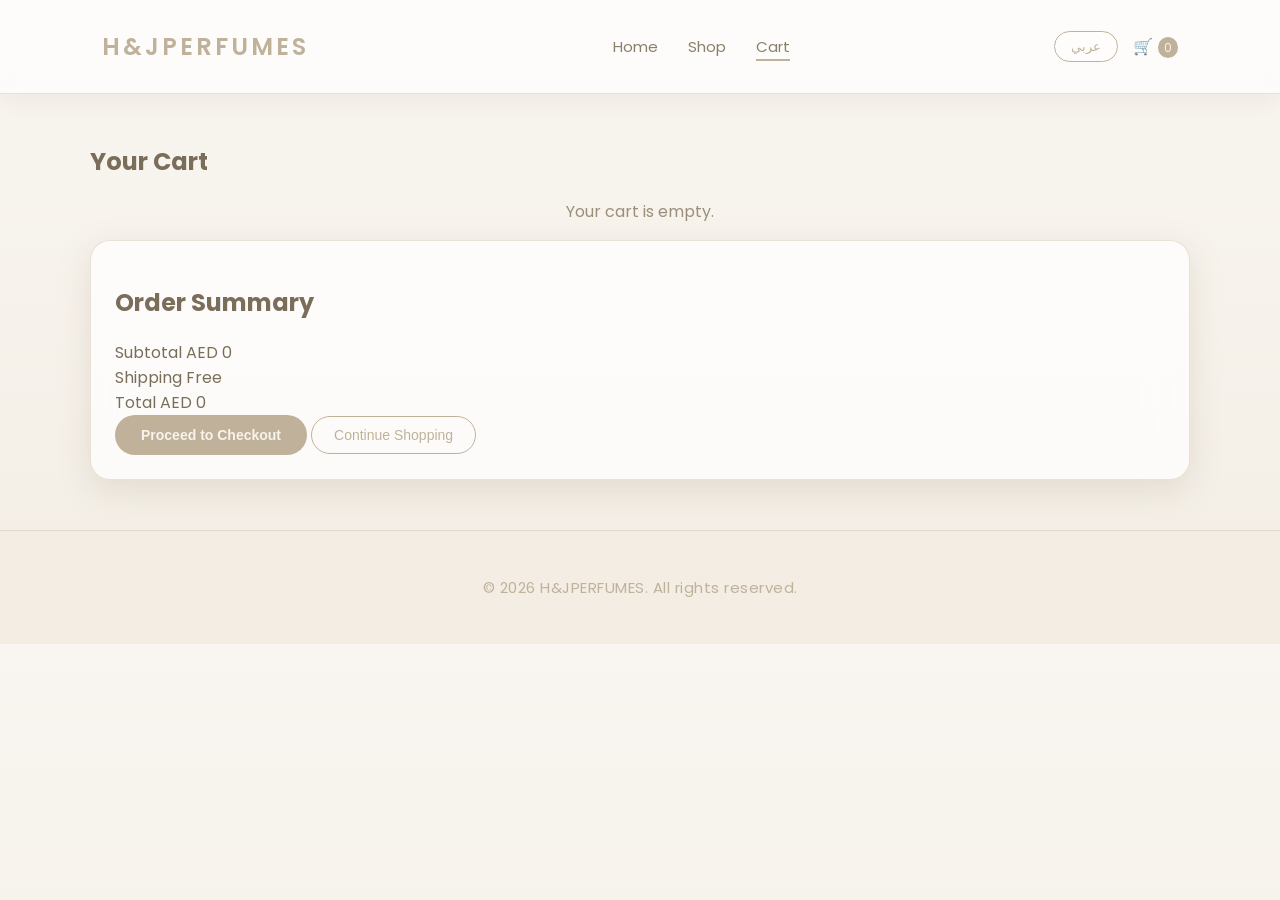
==== cart-ar.html @ 81f70730 "Add files via upload" ====
<!DOCTYPE html>
<html lang="ar" dir="rtl">
<head>
    <meta charset="UTF-8">
    <title>السلة | إتش آند جي للعطور</title>
    <meta name="viewport" content="width=device-width, initial-scale=1.0">
    <link href="https://fonts.googleapis.com/css2?family=Cairo:wght@400;600;700&display=swap" rel="stylesheet">
    <link rel="stylesheet" href="style.css">
</head>
<body class="rtl">

<nav class="navbar">
    <div class="logo">H&JPERFUMES</div>

    <ul class="nav-links">
        <li><a href="index-ar.html">الرئيسية</a></li>
        <li><a href="shop-ar.html">المتجر</a></li>
        <li><a href="cart-ar.html" class="active">السلة</a></li>
    </ul>

    <div class="nav-right">
        <button class="lang-btn" onclick="switchToEnglish()">English</button>
        <div class="icon cart">🛒<span id="cart-count">0</span></div>
    </div>
</nav>

<section class="cart-page">
    <h1 class="cart-title">سلة المشتريات</h1>

    <div id="cart-items" class="cart-items"></div>

    <div class="cart-summary">
        <h2>ملخص الطلب</h2>

        <div class="summary-row">
            <span>الإجمالي الفرعي</span>
            <span id="cart-subtotal">0 درهم</span>
        </div>

        <div class="summary-row">
            <span>الشحن</span>
            <span>مجاني</span>
        </div>

        <div class="summary-total">
            <span>الإجمالي</span>
            <span id="cart-total">0 درهم</span>
        </div>

        <button class="btn-primary" onclick="window.location='checkout-ar.html'">
            إتمام الطلب
        </button>

        <button class="btn-ghost" onclick="window.location='shop-ar.html'">
            متابعة التسوق
        </button>
    </div>
</section>

<footer class="footer">
    <p>© 2026 إتش آند جي للعطور. جميع الحقوق محفوظة.</p>
</footer>

<script src="script.js"></script>
<script>
    initLanguage();
    initSampleCount();
    updateSampleDisplay();
    updateSampleButtons();
    updateCartCount();
    displayCart();
</script>
</body>
</html>
---- style.css ----
/* ============================================================
   GLOBAL — CHAMPAGNE BEIGE LUXE (ULTRA PREMIUM v2)
============================================================ */
body {
    margin: 0;
    font-family: 'Poppins', sans-serif;
    background: linear-gradient(to bottom, #F9F6F1, #F3EDE4);
    color: #7A6E5A;
    overflow-x: hidden;
}

a {
    text-decoration: none;
    color: inherit;
}

* {
    box-sizing: border-box;
    transition: 0.25s ease;
}

body.rtl {
    direction: rtl;
    font-family: 'Cairo', sans-serif;
}

/* ============================================================
   NAVBAR — FLOATING LUXURY BAR
============================================================ */
.navbar {
    background: rgba(255,255,255,0.65);
    padding: 18px 8%;
    display: flex;
    justify-content: space-between;
    align-items: center;
    border-bottom: 1px solid rgba(209,194,168,0.45);
    backdrop-filter: blur(18px);
    box-shadow: 0 8px 25px rgba(180,165,140,0.15);
    position: sticky;
    top: 0;
    z-index: 1000;
}

.logo {
    font-size: 24px;
    font-weight: 600;
    color: #C0B29A;
    letter-spacing: 3px;
    text-transform: uppercase;
}

.nav-links {
    list-style: none;
    display: flex;
    gap: 30px;
}

.nav-links a {
    color: #8A7F6A;
    font-size: 15px;
    position: relative;
}

.nav-links a:hover {
    color: #C0B29A;
}

.nav-links a::after {
    content: "";
    position: absolute;
    bottom: -4px;
    left: 0;
    width: 0%;
    height: 2px;
    background: #C0B29A;
    transition: 0.3s;
}

.nav-links a:hover::after,
.nav-links a.active::after {
    width: 100%;
}

.nav-right {
    display: flex;
    align-items: center;
    gap: 15px;
}

.lang-btn {
    background: rgba(255,255,255,0.4);
    border: 1px solid #C0B29A;
    color: #C0B29A;
    padding: 7px 16px;
    border-radius: 25px;
    cursor: pointer;
}

.lang-btn:hover {
    background: #C0B29A;
    color: #F7F3ED;
}

.icon.cart span {
    background: #C0B29A;
    color: #F7F3ED;
    padding: 2px 6px;
    border-radius: 50%;
    font-size: 12px;
    margin-left: 5px;
}

/* ============================================================
   HERO (OPTIONAL)
============================================================ */
.hero {
    padding: 80px 8%;
    text-align: center;
    background: radial-gradient(circle at top, #FDF8F0, #F3EDE4);
}

.hero-text h1 {
    font-size: 46px;
    color: #C0B29A;
    margin-bottom: 12px;
    letter-spacing: 1px;
}

.hero-text p {
    font-size: 16px;
    color: #8A7F6A;
    margin-bottom: 26px;
}

.btn-primary {
    background: #C0B29A;
    color: #F7F3ED;
    padding: 12px 26px;
    border-radius: 30px;
    border: none;
    cursor: pointer;
    font-weight: 600;
    font-size: 14px;
}

.btn-primary:hover {
    background: #D1C2A8;
    transform: translateY(-2px);
}

.btn-ghost {
    background: transparent;
    border: 1px solid #C0B29A;
    color: #C0B29A;
    padding: 10px 22px;
    border-radius: 30px;
    cursor: pointer;
    font-size: 14px;
}

.btn-ghost:hover {
    background: #C0B29A;
    color: #F7F3ED;
}

/* ============================================================
   PREMIUM SAMPLES SECTION
============================================================ */
.premium-samples {
    padding: 70px 8%;
    text-align: center;
    background: linear-gradient(to bottom, #F3EDE4, #F9F6F1);
    border-top: 1px solid rgba(209,194,168,0.35);
    border-bottom: 1px solid rgba(209,194,168,0.35);
}

.samples-content {
    max-width: 600px;
    margin: auto;
}

.premium-samples h2 {
    color: #C0B29A;
    font-size: 32px;
    margin-bottom: 15px;
}

.samples-count {
    font-size: 18px;
    color: #7A6E5A;
    margin-bottom: 8px;
}

.samples-sub {
    font-size: 15px;
    color: #9A8F7A;
    margin-bottom: 25px;
}

.sample-btn-main {
    padding: 12px 28px;
    font-size: 15px;
    border-radius: 30px;
}

.sample-btn {
    background: #C0B29A;
    border: 1px solid #C0B29A;
    color: #F7F3ED;
    padding: 10px 22px;
    border-radius: 30px;
    cursor: pointer;
    font-size: 14px;
}

.sample-btn:hover {
    background: #D1C2A8;
}

.sample-btn.disabled-btn {
    background: #D8D0C2;
    border-color: #D8D0C2;
    color: #FFFFFF;
    cursor: not-allowed;
}

/* ============================================================
   FEATURED SHOWCASE
============================================================ */
.featured-showcase {
    padding: 70px 8%;
    text-align: center;
}

.featured-showcase h2 {
    color: #C0B29A;
    font-size: 32px;
    margin-bottom: 40px;
}

.featured-row {
    display: flex;
    justify-content: center;
    gap: 35px;
    flex-wrap: wrap;
}

.featured-item {
    width: 280px;
    background: rgba(255,255,255,0.8);
    border: 1px solid rgba(209,194,168,0.45);
    border-radius: 18px;
    padding: 18px;
    backdrop-filter: blur(18px);
    box-shadow: 0 8px 26px rgba(180,165,140,0.25);
    transition: 0.4s ease;
    cursor: pointer;
    position: relative;
    overflow: hidden;
}

.featured-item img {
    width: 100%;
    height: 340px;
    object-fit: cover;
    border-radius: 14px;
}

.featured-item:hover {
    transform: translateY(-10px);
    border-color: #C0B29A;
    box-shadow: 0 16px 40px rgba(180,165,140,0.35);
}

.featured-item::after {
    content: "";
    position: absolute;
    top: 0;
    left: -120%;
    width: 200%;
    height: 100%;
    background: linear-gradient(120deg, transparent, rgba(255,255,255,0.4), transparent);
    transition: 0.7s;
}

.featured-item:hover::after {
    left: 120%;
}

.featured-item h3 {
    margin-top: 14px;
    color: #C0B29A;
    font-size: 20px;
}

/* ============================================================
   SHOP SECTION — ULTRA PREMIUM GRID
============================================================ */
.shop-section {
    padding: 80px 8%;
    text-align: center;
}

.shop-section h2 {
    color: #C0B29A;
    font-size: 36px;
    margin-bottom: 40px;
    letter-spacing: 1px;
}

.product-grid {
    display: grid;
    grid-template-columns: repeat(3, 1fr);
    gap: 38px;
}

.product-card {
    background: rgba(255,255,255,0.75);
    border: 1px solid rgba(209,194,168,0.45);
    border-radius: 20px;
    padding: 22px;
    backdrop-filter: blur(20px);
    box-shadow: 0 10px 30px rgba(180,165,140,0.25);
    position: relative;
    overflow: hidden;
    cursor: pointer;
    transform: translateY(0);
}

.product-card:hover {
    transform: translateY(-12px);
    box-shadow: 0 18px 40px rgba(180,165,140,0.35);
    border-color: #C0B29A;
}

.product-card::after {
    content: "";
    position: absolute;
    top: 0;
    left: -150%;
    width: 200%;
    height: 100%;
    background: linear-gradient(120deg, transparent, rgba(255,255,255,0.4), transparent);
    transition: 0.8s;
}

.product-card:hover::after {
    left: 150%;
}

.product-card img {
    width: 100%;
    height: 360px;
    object-fit: cover;
    border-radius: 16px;
}

.product-card h3 {
    margin-top: 16px;
    color: #C0B29A;
    font-size: 21px;
    letter-spacing: 0.5px;
}

.product-actions {
    display: flex;
    gap: 12px;
    margin-top: 14px;
}

/* ============================================================
   CART + CHECKOUT — PREMIUM BOXES
============================================================ */
.cart-page,
.checkout-page {
    width: 90%;
    max-width: 1100px;
    margin: 50px auto;
}

.cart-item,
.cart-summary,
.checkout-details,
.checkout-summary {
    background: rgba(255,255,255,0.75);
    border: 1px solid rgba(209,194,168,0.45);
    border-radius: 20px;
    padding: 24px;
    backdrop-filter: blur(20px);
    box-shadow: 0 10px 30px rgba(180,165,140,0.25);
    margin-bottom: 25px;
}

.cart-item:hover,
.checkout-details:hover,
.checkout-summary:hover {
    transform: translateY(-6px);
    border-color: #C0B29A;
}

.cart-info h3 {
    margin: 0 0 6px;
    color: #7A6E5A;
}

.cart-info .price {
    margin: 0 0 10px;
    color: #9A8F7A;
}

.quantity-box {
    display: inline-flex;
    align-items: center;
    gap: 8px;
    margin-bottom: 10px;
}

.quantity-box button {
    border: 1px solid #C0B29A;
    background: #F7F3ED;
    color: #7A6E5A;
    border-radius: 50%;
    width: 26px;
    height: 26px;
    cursor: pointer;
}

.quantity-box span {
    min-width: 20px;
    text-align: center;
}

.remove-btn {
    border: none;
    background: transparent;
    color: #B57A7A;
    cursor: pointer;
    font-size: 13px;
}

.checkout-details input {
    width: 100%;
    padding: 15px;
    border-radius: 14px;
    border: 1px solid #C0B29A;
    background: #F7F3ED;
    color: #7A6E5A;
    font-size: 15px;
}

.checkout-details input:focus {
    border-color: #D1C2A8;
    box-shadow: 0 0 10px rgba(209,194,168,0.4);
    outline: none;
}

.empty-cart {
    text-align: center;
    color: #9A8F7A;
}

/* ============================================================
   FOOTER — MINIMAL LUXURY
============================================================ */
.footer {
    text-align: center;
    padding: 30px;
    background: #F3EDE4;
    border-top: 1px solid rgba(209,194,168,0.45);
    color: #C0B29A;
    font-size: 15px;
    letter-spacing: 0.5px;
}

/* ============================================================
   RESPONSIVE — MOBILE & TABLET
============================================================ */
@media (max-width: 992px) {
    .navbar {
        padding: 16px 5%;
    }

    .nav-links {
        gap: 18px;
    }

    .product-grid {
        grid-template-columns: repeat(2, 1fr);
        gap: 26px;
    }

    .product-card img {
        height: 300px;
    }

    .featured-row {
        gap: 24px;
    }

    .featured-item img {
        height: 300px;
    }
}

@media (max-width: 768px) {
    .logo {
        font-size: 20px;
    }

    .nav-links {
        display: none;
    }

    .navbar {
        justify-content: space-between;
        padding: 14px 5%;
    }

    .hero {
        padding: 60px 6%;
    }

    .hero-text h1 {
        font-size: 32px;
    }

    .shop-section,
    .premium-samples,
    .featured-showcase {
        padding: 60px 6%;
    }

    .product-grid {
        grid-template-columns: 1fr;
        gap: 24px;
    }

    .product-card {
        padding: 18px;
    }

    .product-card img,
    .featured-item img {
        height: 280px;
    }

    .cart-page,
    .checkout-page {
        width: 94%;
        margin: 30px auto 50px;
    }

    .cart-item,
    .checkout-details,
    .checkout-summary {
        padding: 18px;
    }
}

@media (max-width: 480px) {
    body {
        padding: 0;
    }

    .navbar {
        padding: 12px 4%;
    }

    .logo {
        font-size: 18px;
        letter-spacing: 2px;
    }

    .hero-text h1 {
        font-size: 28px;
    }

    .product-card img,
    .featured-item img {
        height: 250px;
    }

    .product-card h3,
    .featured-item h3 {
        font-size: 18px;
    }

    .checkout-details input {
        padding: 12px;
        font-size: 14px;
    }

    .footer {
        font-size: 14px;
        padding: 20px;
    }
}
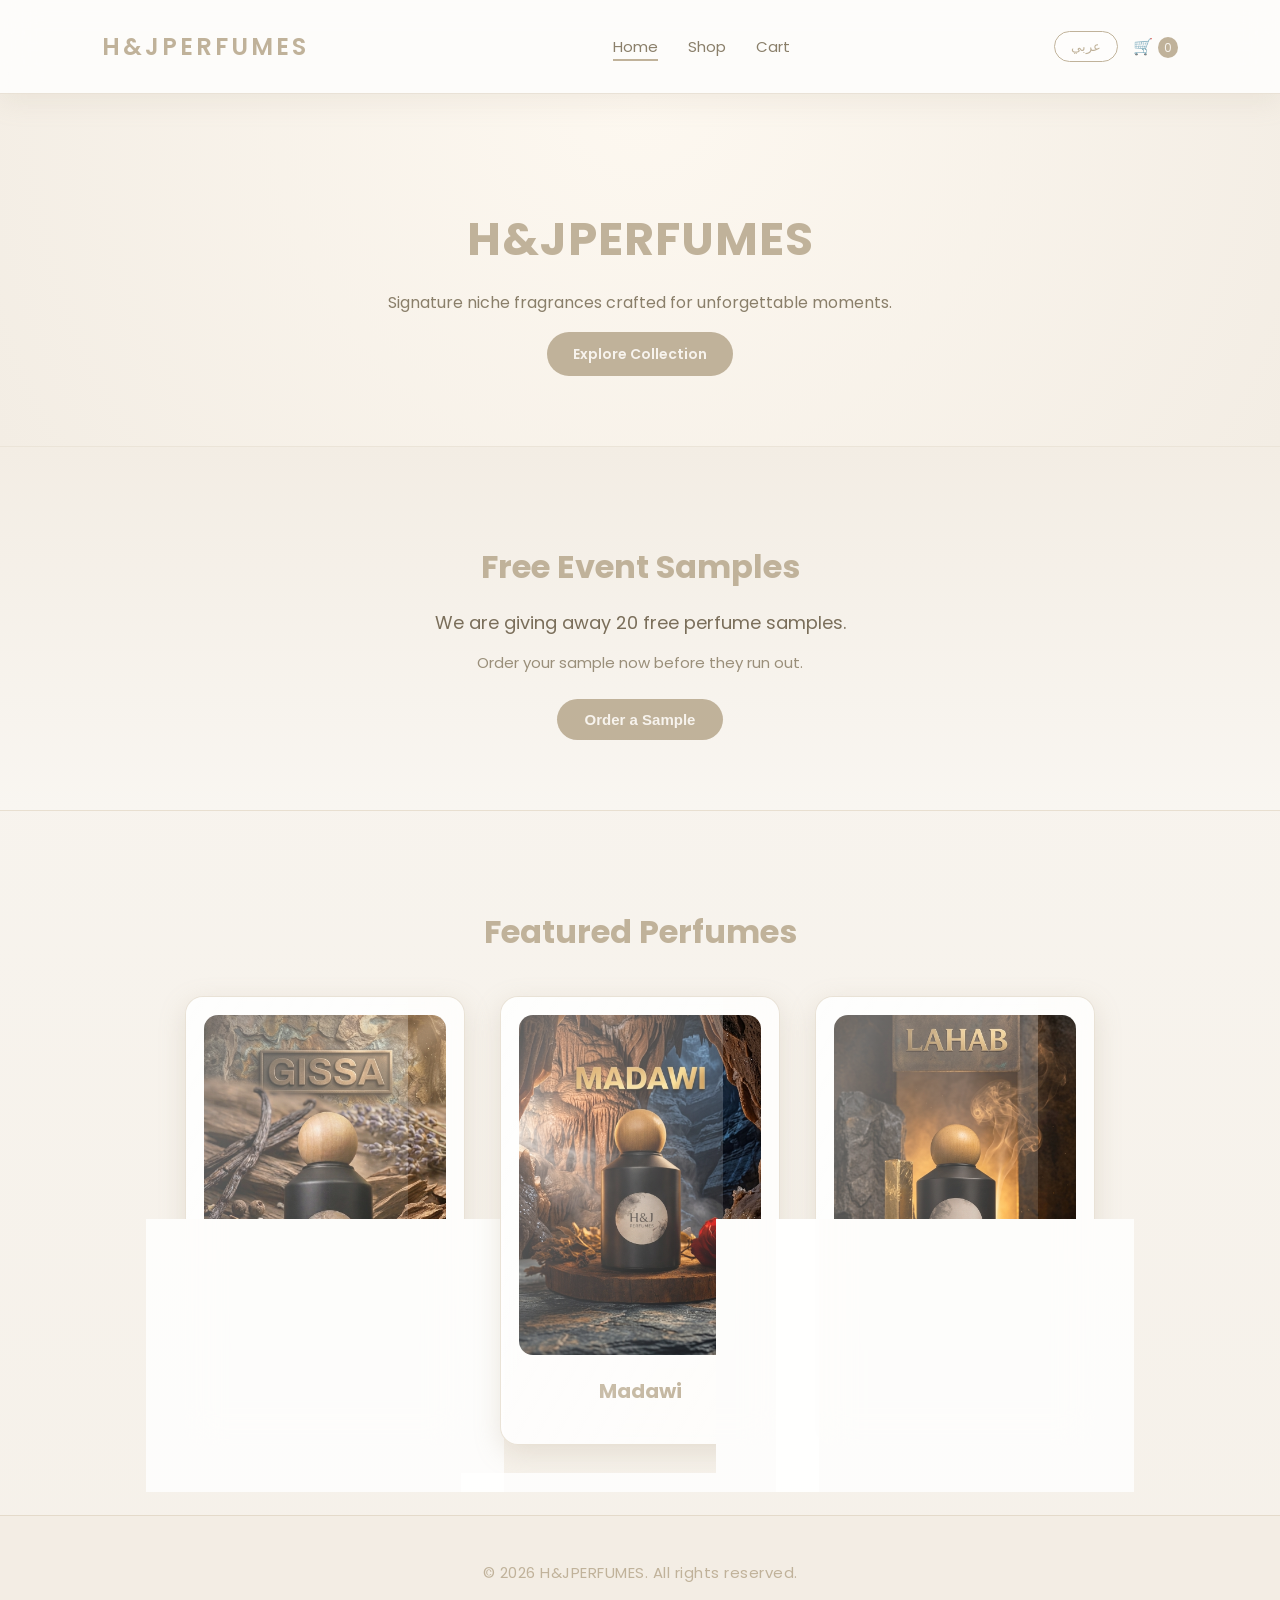
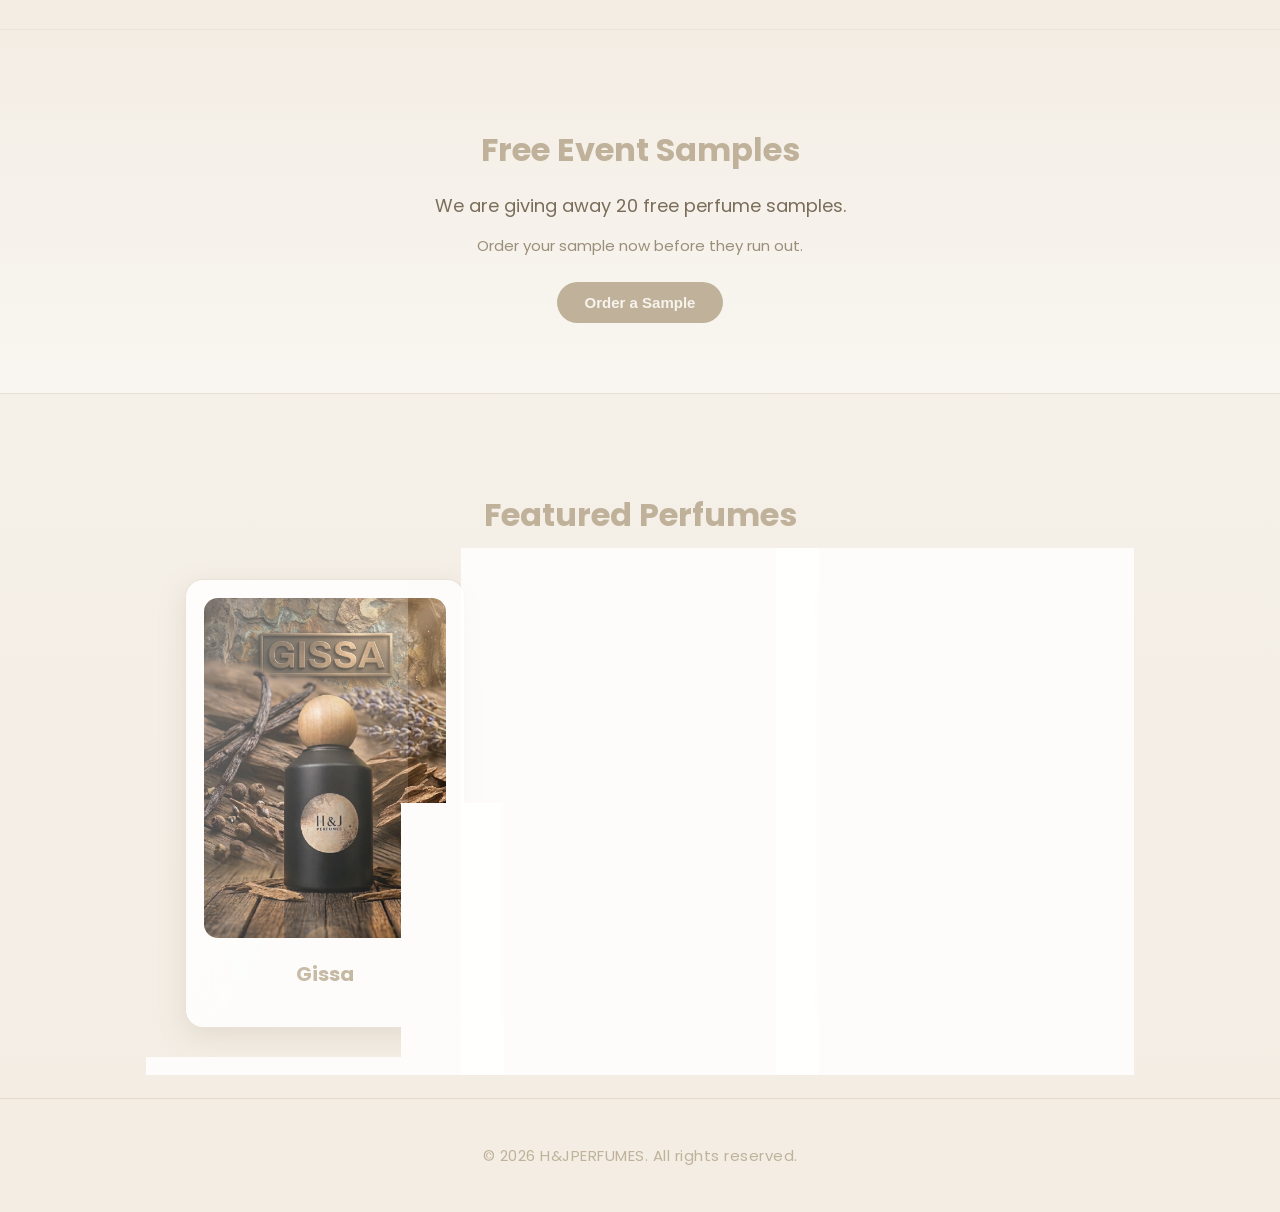
==== commit 7af71aab: "Change navigation to English and fix cart icon behavior Updated navigation links to point to English" ====
--- a/cart-ar.html
+++ b/cart-ar.html
@@ -13,16 +13,21 @@
     <div class="logo">H&JPERFUMES</div>
 
     <ul class="nav-links">
-        <li><a href="index-ar.html">الرئيسية</a></li>
-        <li><a href="shop-ar.html">المتجر</a></li>
-        <li><a href="cart-ar.html" class="active">السلة</a></li>
+        <li><a href="index.html" class="active">Home</a></li>
+        <li><a href="shop.html">Shop</a></li>
+        <li><a href="cart.html">Cart</a></li>
     </ul>
 
     <div class="nav-right">
-        <button class="lang-btn" onclick="switchToEnglish()">English</button>
-        <div class="icon cart">🛒<span id="cart-count">0</span></div>
+        <button class="lang-btn" onclick="switchToArabic()">عربي</button>
+
+        <!-- FIXED: Cart icon now opens the correct cart page -->
+        <div class="icon cart" onclick="goToCart()">
+            🛒<span id="cart-count">0</span>
+        </div>
     </div>
 </nav>
+
 
 <section class="cart-page">
     <h1 class="cart-title">سلة المشتريات</h1>
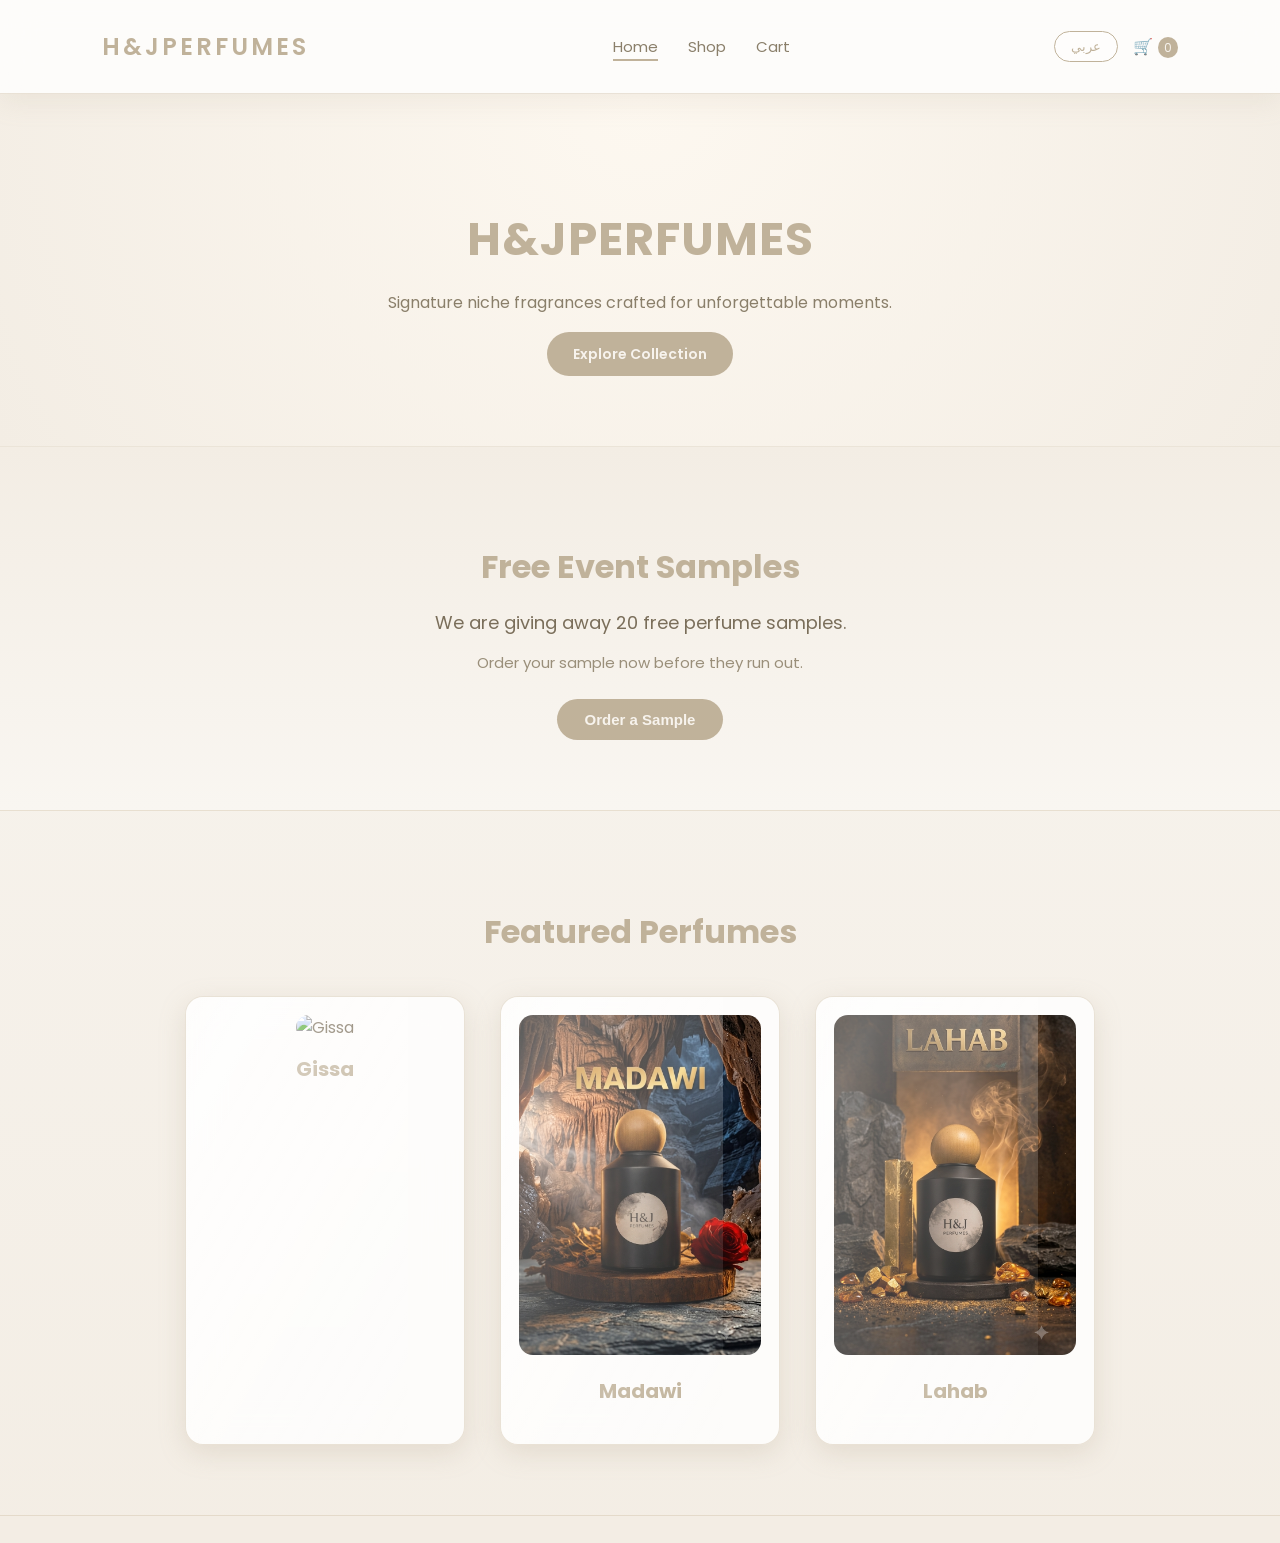
==== commit c5294d8a: "Update Arabic navigation and footer in cart-ar.html" ====
--- a/cart-ar.html
+++ b/cart-ar.html
@@ -9,19 +9,21 @@
 </head>
 <body class="rtl">
 
+<!-- NAVBAR -->
 <nav class="navbar">
     <div class="logo">H&JPERFUMES</div>
 
     <ul class="nav-links">
-        <li><a href="index.html" class="active">Home</a></li>
-        <li><a href="shop.html">Shop</a></li>
-        <li><a href="cart.html">Cart</a></li>
+        <li><a href="index-ar.html">الرئيسية</a></li>
+        <li><a href="shop-ar.html">المتجر</a></li>
+        <li><a href="cart-ar.html" class="active">السلة</a></li>
     </ul>
 
     <div class="nav-right">
-        <button class="lang-btn" onclick="switchToArabic()">عربي</button>
+        <!-- FIXED LANGUAGE BUTTON -->
+        <button class="lang-btn" onclick="setLang('en')">English</button>
 
-        <!-- FIXED: Cart icon now opens the correct cart page -->
+        <!-- FIXED CART ICON -->
         <div class="icon cart" onclick="goToCart()">
             🛒<span id="cart-count">0</span>
         </div>
@@ -29,6 +31,7 @@
 </nav>
 
 
+<!-- CART PAGE -->
 <section class="cart-page">
     <h1 class="cart-title">سلة المشتريات</h1>
 
@@ -62,18 +65,21 @@
     </div>
 </section>
 
+
+<!-- FOOTER -->
 <footer class="footer">
     <p>© 2026 إتش آند جي للعطور. جميع الحقوق محفوظة.</p>
 </footer>
 
 <script src="script.js"></script>
 <script>
-    initLanguage();
+    /* Arabic page does NOT call initLanguage() */
     initSampleCount();
     updateSampleDisplay();
     updateSampleButtons();
     updateCartCount();
     displayCart();
 </script>
+
 </body>
 </html>
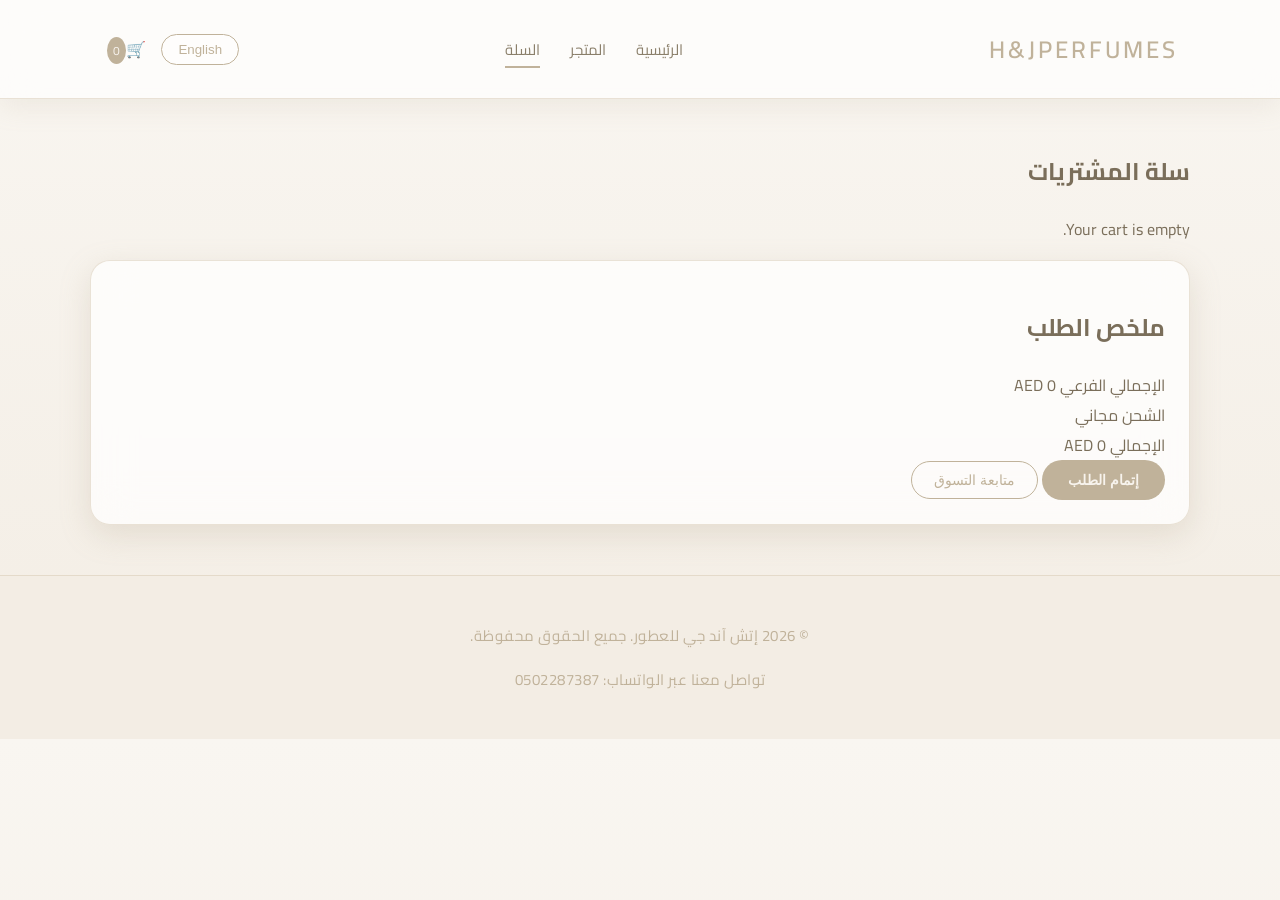
==== commit 9dc53aca: "Update cart-ar.html with footer contact link Removed fixed language button and cart icon comments. A" ====
--- a/cart-ar.html
+++ b/cart-ar.html
@@ -20,10 +20,8 @@
     </ul>
 
     <div class="nav-right">
-        <!-- FIXED LANGUAGE BUTTON -->
         <button class="lang-btn" onclick="setLang('en')">English</button>
 
-        <!-- FIXED CART ICON -->
         <div class="icon cart" onclick="goToCart()">
             🛒<span id="cart-count">0</span>
         </div>
@@ -69,14 +67,16 @@
 <!-- FOOTER -->
 <footer class="footer">
     <p>© 2026 إتش آند جي للعطور. جميع الحقوق محفوظة.</p>
+
+    <p>
+        <a href="https://wa.me/971502287387" target="_blank" class="whatsapp-link">
+            تواصل معنا عبر الواتساب: 0502287387
+        </a>
+    </p>
 </footer>
 
 <script src="script.js"></script>
 <script>
-    /* Arabic page does NOT call initLanguage() */
-    initSampleCount();
-    updateSampleDisplay();
-    updateSampleButtons();
     updateCartCount();
     displayCart();
 </script>
